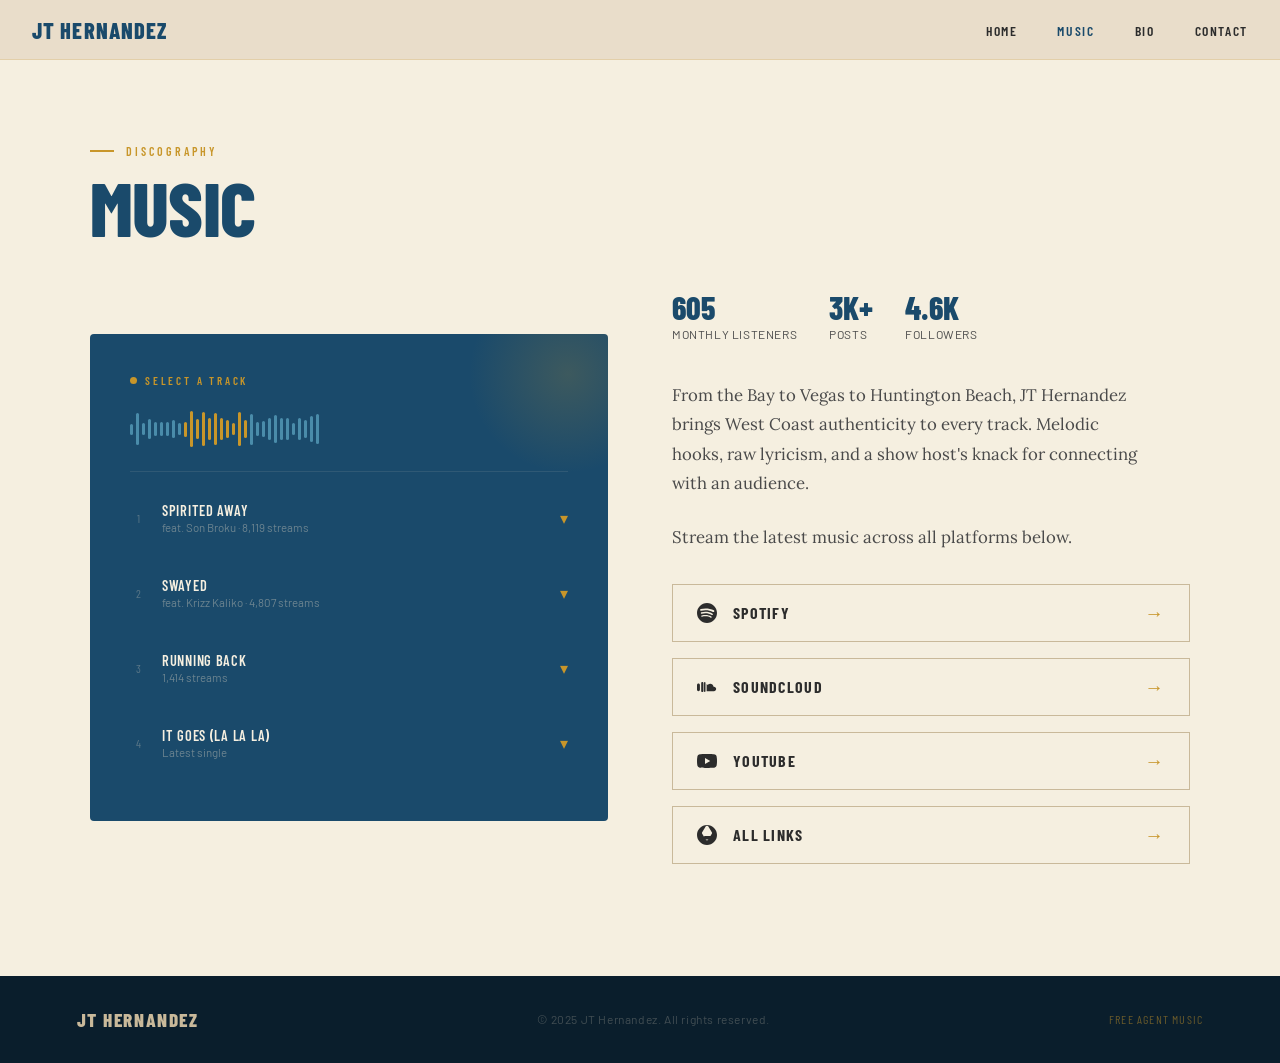
==== music.html @ 52db4412 "initial commit" ====
<!DOCTYPE html>
<html lang="en">
<head>
  <meta charset="UTF-8">
  <meta name="viewport" content="width=device-width, initial-scale=1.0">
  <title>Music | JT Hernandez</title>
  <link rel="stylesheet" href="styles.css">
</head>
<body>

  <!-- NAV -->
  <nav>
    <a href="index.html" class="nav-logo">JT Hernandez</a>
    <ul class="nav-links">
      <li><a href="index.html">Home</a></li>
      <li><a href="music.html">Music</a></li>
      <li><a href="bio.html">Bio</a></li>
      <li><a href="contact.html">Contact</a></li>
    </ul>
    <button class="nav-hamburger" id="nav-hamburger" aria-label="Open menu">
      <span></span>
      <span></span>
      <span></span>
    </button>
  </nav>

  <!-- MOBILE DRAWER -->
  <nav id="nav-drawer" class="nav-drawer">
    <a href="index.html">Home</a>
    <a href="music.html">Music</a>
    <a href="bio.html">Bio</a>
    <a href="contact.html">Contact</a>
  </nav>

  <!-- MUSIC -->
  <section id="music" style="padding-top: 9rem;">
    <div class="music-inner">
      <div class="section-label">Discography</div>
      <h2 class="section-title">Music</h2>

      <div class="music-grid">

        <!-- NOW PLAYING CARD -->
        <div class="now-playing-card fade-up" id="np-card">
          <div class="np-glow"></div>
          <div class="np-label">
            <div class="np-dot"></div>
            Select a Track
          </div>

          <div class="np-waveform" id="waveform"></div>

          <div class="np-track-list">

            <div class="np-track-item" onclick="toggleTrack(0)">
              <div class="np-track-num">1</div>
              <div class="np-track-info">
                <div class="np-track-name">Spirited Away</div>
                <div class="np-track-streams">feat. Son Broku · 8,119 streams</div>
              </div>
              <div class="np-track-chevron" id="chevron-0">▾</div>
            </div>
            <div class="np-track-dropdown" id="dropdown-0">
              <div class="np-dropdown-inner">
                <div class="np-dropdown-art" style="background-image: url('https://i.scdn.co/image/ab67616d0000b2730d73b5eb30adfb711153c89f')"></div>
                <div class="np-dropdown-links">
                  <a href="https://open.spotify.com/track/77y2tcBSRxBUILBFRr0wi3" target="_blank" class="np-platform-btn np-spotify">
                    <svg viewBox="0 0 24 24" fill="currentColor"><path d="M12 0C5.4 0 0 5.4 0 12s5.4 12 12 12 12-5.4 12-12S18.66 0 12 0zm5.521 17.34c-.24.359-.66.48-1.021.24-2.82-1.74-6.36-2.101-10.561-1.141-.418.122-.779-.179-.899-.539-.12-.421.18-.78.54-.9 4.56-1.021 8.52-.6 11.64 1.32.42.18.479.659.301 1.02zm1.44-3.3c-.301.42-.841.6-1.262.3-3.239-1.98-8.159-2.58-11.939-1.38-.479.12-1.02-.12-1.14-.6-.12-.48.12-1.021.6-1.141C9.6 9.9 15 10.561 18.72 12.84c.361.181.54.78.241 1.2zm.12-3.36C15.24 8.4 8.82 8.16 5.16 9.301c-.6.179-1.2-.181-1.38-.721-.18-.601.18-1.2.72-1.381 4.26-1.26 11.28-1.02 15.721 1.621.539.3.719 1.02.419 1.56-.299.421-1.02.599-1.559.3z"/></svg>
                    Spotify
                  </a>
                  <a href="https://music.apple.com/us/album/spirited-away-single/1877930363" target="_blank" class="np-platform-btn np-apple">
                    <svg viewBox="0 0 24 24" fill="currentColor"><path d="M18.71 19.5c-.83 1.24-1.71 2.45-3.05 2.47-1.34.03-1.77-.79-3.29-.79-1.53 0-2 .77-3.27.82-1.31.05-2.3-1.32-3.14-2.53C4.25 17 2.94 12.45 4.7 9.39c.87-1.52 2.43-2.48 4.12-2.51 1.28-.02 2.5.87 3.29.87.78 0 2.26-1.07 3.8-.91.65.03 2.47.26 3.64 1.98-.09.06-2.17 1.28-2.15 3.81.03 3.02 2.65 4.03 2.68 4.04-.03.07-.42 1.44-1.38 2.83M13 3.5c.73-.83 1.94-1.46 2.94-1.5.13 1.17-.34 2.35-1.04 3.19-.69.85-1.83 1.51-2.95 1.42-.15-1.15.41-2.35 1.05-3.11z"/></svg>
                    Apple Music
                  </a>
                </div>
              </div>
            </div>

            <div class="np-track-item" onclick="toggleTrack(1)">
              <div class="np-track-num">2</div>
              <div class="np-track-info">
                <div class="np-track-name">Swayed</div>
                <div class="np-track-streams">feat. Krizz Kaliko · 4,807 streams</div>
              </div>
              <div class="np-track-chevron" id="chevron-1">▾</div>
            </div>
            <div class="np-track-dropdown" id="dropdown-1">
              <div class="np-dropdown-inner">
                <div class="np-dropdown-art" style="background-image: url('https://i.scdn.co/image/ab67616d0000b273371d7b49568b6b54fafb0fe8')"></div>
                <div class="np-dropdown-links">
                  <a href="https://open.spotify.com/track/1MNQZSOsHnVyPD2VgggWwe" target="_blank" class="np-platform-btn np-spotify">
                    <svg viewBox="0 0 24 24" fill="currentColor"><path d="M12 0C5.4 0 0 5.4 0 12s5.4 12 12 12 12-5.4 12-12S18.66 0 12 0zm5.521 17.34c-.24.359-.66.48-1.021.24-2.82-1.74-6.36-2.101-10.561-1.141-.418.122-.779-.179-.899-.539-.12-.421.18-.78.54-.9 4.56-1.021 8.52-.6 11.64 1.32.42.18.479.659.301 1.02zm1.44-3.3c-.301.42-.841.6-1.262.3-3.239-1.98-8.159-2.58-11.939-1.38-.479.12-1.02-.12-1.14-.6-.12-.48.12-1.021.6-1.141C9.6 9.9 15 10.561 18.72 12.84c.361.181.54.78.241 1.2zm.12-3.36C15.24 8.4 8.82 8.16 5.16 9.301c-.6.179-1.2-.181-1.38-.721-.18-.601.18-1.2.72-1.381 4.26-1.26 11.28-1.02 15.721 1.621.539.3.719 1.02.419 1.56-.299.421-1.02.599-1.559.3z"/></svg>
                    Spotify
                  </a>
                  <a href="https://music.apple.com/us/album/swayed-single/5iVFCPPc8cKQu7cIML7Dbz" target="_blank" class="np-platform-btn np-apple">
                    <svg viewBox="0 0 24 24" fill="currentColor"><path d="M18.71 19.5c-.83 1.24-1.71 2.45-3.05 2.47-1.34.03-1.77-.79-3.29-.79-1.53 0-2 .77-3.27.82-1.31.05-2.3-1.32-3.14-2.53C4.25 17 2.94 12.45 4.7 9.39c.87-1.52 2.43-2.48 4.12-2.51 1.28-.02 2.5.87 3.29.87.78 0 2.26-1.07 3.8-.91.65.03 2.47.26 3.64 1.98-.09.06-2.17 1.28-2.15 3.81.03 3.02 2.65 4.03 2.68 4.04-.03.07-.42 1.44-1.38 2.83M13 3.5c.73-.83 1.94-1.46 2.94-1.5.13 1.17-.34 2.35-1.04 3.19-.69.85-1.83 1.51-2.95 1.42-.15-1.15.41-2.35 1.05-3.11z"/></svg>
                    Apple Music
                  </a>
                </div>
              </div>
            </div>

            <div class="np-track-item" onclick="toggleTrack(2)">
              <div class="np-track-num">3</div>
              <div class="np-track-info">
                <div class="np-track-name">Running Back</div>
                <div class="np-track-streams">1,414 streams</div>
              </div>
              <div class="np-track-chevron" id="chevron-2">▾</div>
            </div>
            <div class="np-track-dropdown" id="dropdown-2">
              <div class="np-dropdown-inner">
                <div class="np-dropdown-art" style="background-image: url('https://i.scdn.co/image/ab67616d0000b273aec2bb7561780cd85a92fc05')"></div>
                <div class="np-dropdown-links">
                  <a href="https://open.spotify.com/track/31xLt1dXHPpQajKpUgeahv" target="_blank" class="np-platform-btn np-spotify">
                    <svg viewBox="0 0 24 24" fill="currentColor"><path d="M12 0C5.4 0 0 5.4 0 12s5.4 12 12 12 12-5.4 12-12S18.66 0 12 0zm5.521 17.34c-.24.359-.66.48-1.021.24-2.82-1.74-6.36-2.101-10.561-1.141-.418.122-.779-.179-.899-.539-.12-.421.18-.78.54-.9 4.56-1.021 8.52-.6 11.64 1.32.42.18.479.659.301 1.02zm1.44-3.3c-.301.42-.841.6-1.262.3-3.239-1.98-8.159-2.58-11.939-1.38-.479.12-1.02-.12-1.14-.6-.12-.48.12-1.021.6-1.141C9.6 9.9 15 10.561 18.72 12.84c.361.181.54.78.241 1.2zm.12-3.36C15.24 8.4 8.82 8.16 5.16 9.301c-.6.179-1.2-.181-1.38-.721-.18-.601.18-1.2.72-1.381 4.26-1.26 11.28-1.02 15.721 1.621.539.3.719 1.02.419 1.56-.299.421-1.02.599-1.559.3z"/></svg>
                    Spotify
                  </a>
                  <a href="https://music.apple.com/us/album/running-back-single/1884726421" target="_blank" class="np-platform-btn np-apple">
                    <svg viewBox="0 0 24 24" fill="currentColor"><path d="M18.71 19.5c-.83 1.24-1.71 2.45-3.05 2.47-1.34.03-1.77-.79-3.29-.79-1.53 0-2 .77-3.27.82-1.31.05-2.3-1.32-3.14-2.53C4.25 17 2.94 12.45 4.7 9.39c.87-1.52 2.43-2.48 4.12-2.51 1.28-.02 2.5.87 3.29.87.78 0 2.26-1.07 3.8-.91.65.03 2.47.26 3.64 1.98-.09.06-2.17 1.28-2.15 3.81.03 3.02 2.65 4.03 2.68 4.04-.03.07-.42 1.44-1.38 2.83M13 3.5c.73-.83 1.94-1.46 2.94-1.5.13 1.17-.34 2.35-1.04 3.19-.69.85-1.83 1.51-2.95 1.42-.15-1.15.41-2.35 1.05-3.11z"/></svg>
                    Apple Music
                  </a>
                </div>
              </div>
            </div>

            <div class="np-track-item" onclick="toggleTrack(3)">
              <div class="np-track-num">4</div>
              <div class="np-track-info">
                <div class="np-track-name">It Goes (La La La)</div>
                <div class="np-track-streams">Latest single</div>
              </div>
              <div class="np-track-chevron" id="chevron-3">▾</div>
            </div>
            <div class="np-track-dropdown" id="dropdown-3">
              <div class="np-dropdown-inner">
                <div class="np-dropdown-art" style="background-image: url('https://i.scdn.co/image/ab67616d0000b273a694c1eed206a977d8048832')"></div>
                <div class="np-dropdown-links">
                  <a href="https://open.spotify.com/track/1Ihq1c488eKSBhUg3nhAKA" target="_blank" class="np-platform-btn np-spotify">
                    <svg viewBox="0 0 24 24" fill="currentColor"><path d="M12 0C5.4 0 0 5.4 0 12s5.4 12 12 12 12-5.4 12-12S18.66 0 12 0zm5.521 17.34c-.24.359-.66.48-1.021.24-2.82-1.74-6.36-2.101-10.561-1.141-.418.122-.779-.179-.899-.539-.12-.421.18-.78.54-.9 4.56-1.021 8.52-.6 11.64 1.32.42.18.479.659.301 1.02zm1.44-3.3c-.301.42-.841.6-1.262.3-3.239-1.98-8.159-2.58-11.939-1.38-.479.12-1.02-.12-1.14-.6-.12-.48.12-1.021.6-1.141C9.6 9.9 15 10.561 18.72 12.84c.361.181.54.78.241 1.2zm.12-3.36C15.24 8.4 8.82 8.16 5.16 9.301c-.6.179-1.2-.181-1.38-.721-.18-.601.18-1.2.72-1.381 4.26-1.26 11.28-1.02 15.721 1.621.539.3.719 1.02.419 1.56-.299.421-1.02.599-1.559.3z"/></svg>
                    Spotify
                  </a>
                  <a href="https://music.apple.com/us/album/it-goes-la-la-la-single/1850347351" target="_blank" class="np-platform-btn np-apple">
                    <svg viewBox="0 0 24 24" fill="currentColor"><path d="M18.71 19.5c-.83 1.24-1.71 2.45-3.05 2.47-1.34.03-1.77-.79-3.29-.79-1.53 0-2 .77-3.27.82-1.31.05-2.3-1.32-3.14-2.53C4.25 17 2.94 12.45 4.7 9.39c.87-1.52 2.43-2.48 4.12-2.51 1.28-.02 2.5.87 3.29.87.78 0 2.26-1.07 3.8-.91.65.03 2.47.26 3.64 1.98-.09.06-2.17 1.28-2.15 3.81.03 3.02 2.65 4.03 2.68 4.04-.03.07-.42 1.44-1.38 2.83M13 3.5c.73-.83 1.94-1.46 2.94-1.5.13 1.17-.34 2.35-1.04 3.19-.69.85-1.83 1.51-2.95 1.42-.15-1.15.41-2.35 1.05-3.11z"/></svg>
                    Apple Music
                  </a>
                </div>
              </div>
            </div>

          </div>
        </div>

        <!-- RIGHT SIDE -->
        <div class="music-copy fade-up">
          <div class="stats-row">
            <div class="stat">
              <div class="stat-num">605</div>
              <div class="stat-label">Monthly Listeners</div>
            </div>
            <div class="stat">
              <div class="stat-num">3K+</div>
              <div class="stat-label">Posts</div>
            </div>
            <div class="stat">
              <div class="stat-num">4.6K</div>
              <div class="stat-label">Followers</div>
            </div>
          </div>

          <p>
            From the Bay to Vegas to Huntington Beach, JT Hernandez brings West Coast authenticity to every track. Melodic hooks, raw lyricism, and a show host's knack for connecting with an audience.
          </p>
          <p>
            Stream the latest music across all platforms below.
          </p>

          <div class="streaming-links">
            <a href="https://open.spotify.com/artist/0To1xDaFSVdwyDIRyf9Tay?si=bg7S4xRXRKuNtzqCeu9rhw" class="stream-link" target="_blank">
              <svg class="stream-link-icon" viewBox="0 0 24 24" fill="currentColor">
                <path d="M12 0C5.4 0 0 5.4 0 12s5.4 12 12 12 12-5.4 12-12S18.66 0 12 0zm5.521 17.34c-.24.359-.66.48-1.021.24-2.82-1.74-6.36-2.101-10.561-1.141-.418.122-.779-.179-.899-.539-.12-.421.18-.78.54-.9 4.56-1.021 8.52-.6 11.64 1.32.42.18.479.659.301 1.02zm1.44-3.3c-.301.42-.841.6-1.262.3-3.239-1.98-8.159-2.58-11.939-1.38-.479.12-1.02-.12-1.14-.6-.12-.48.12-1.021.6-1.141C9.6 9.9 15 10.561 18.72 12.84c.361.181.54.78.241 1.2zm.12-3.36C15.24 8.4 8.82 8.16 5.16 9.301c-.6.179-1.2-.181-1.38-.721-.18-.601.18-1.2.72-1.381 4.26-1.26 11.28-1.02 15.721 1.621.539.3.719 1.02.419 1.56-.299.421-1.02.599-1.559.3z"/>
              </svg>
              <span class="stream-link-text">Spotify</span>
              <span class="stream-link-arrow">→</span>
            </a>
            <a href="https://soundcloud.com/jthernandezmusic" class="stream-link" target="_blank">
              <svg class="stream-link-icon" viewBox="0 0 24 24" fill="currentColor">
                <path d="M11.56 8.87V17h8.76c1.47-.01 2.68-1.22 2.68-2.69 0-1.47-1.21-2.68-2.68-2.68-.16 0-.31.02-.46.04C19.51 9.5 17.88 8 15.9 8c-.97 0-1.85.37-2.52.97-.28.25-.69.34-1.01.21-.24-.09-.44-.28-.55-.52C11.65 8.47 11.56 8.87 11.56 8.87zM0 15.24c0 .97.78 1.76 1.75 1.76S3.5 16.21 3.5 15.24V9.43C3.5 8.46 2.72 7.68 1.75 7.68S0 8.46 0 9.43v5.81zm5.03 1.41c0 .74.6 1.35 1.34 1.35s1.34-.6 1.34-1.35V7.4c0-.74-.6-1.34-1.34-1.34s-1.34.6-1.34 1.34v9.25zm3.38.46c0 .49.4.89.89.89s.89-.4.89-.89V6.78c0-.49-.4-.89-.89-.89s-.89.4-.89.89v10.33z"/>
              </svg>
              <span class="stream-link-text">SoundCloud</span>
              <span class="stream-link-arrow">→</span>
            </a>
            <a href="https://www.youtube.com/@JTHernandezMusic" class="stream-link" target="_blank">
              <svg class="stream-link-icon" viewBox="0 0 24 24" fill="currentColor">
                <path d="M23.495 6.205a3.007 3.007 0 0 0-2.088-2.088c-1.87-.501-9.396-.501-9.396-.501s-7.507-.01-9.396.501A3.007 3.007 0 0 0 .527 6.205a31.247 31.247 0 0 0-.522 5.805 31.247 31.247 0 0 0 .522 5.783 3.007 3.007 0 0 0 2.088 2.088c1.868.502 9.396.502 9.396.502s7.506 0 9.396-.502a3.007 3.007 0 0 0 2.088-2.088 31.247 31.247 0 0 0 .5-5.783 31.247 31.247 0 0 0-.5-5.805zM9.609 15.601V8.408l6.264 3.602z"/>
              </svg>
              <span class="stream-link-text">YouTube</span>
              <span class="stream-link-arrow">→</span>
            </a>
            <a href="https://linktr.ee/jthernandezmusic" class="stream-link" target="_blank">
              <svg class="stream-link-icon" viewBox="0 0 24 24" fill="currentColor">
                <path d="M7.953 15.066c-.08.163-.08.324 0 .486l.808 1.536c.08.16.244.244.405.244h6.507c.163 0 .325-.083.407-.244l.808-1.536c.08-.162.08-.323 0-.486l-.808-1.536c-.082-.162-.244-.244-.407-.244H9.166c-.161 0-.325.082-.405.244zM12 0C5.373 0 0 5.373 0 12s5.373 12 12 12 12-5.373 12-12S18.627 0 12 0zm5.934 10.274l-4.488 7.478c-.243.406-.69.654-1.165.654H11.72c-.476 0-.922-.248-1.165-.654L6.066 10.274c-.243-.405-.243-.908 0-1.313l4.489-7.478c.243-.406.689-.654 1.165-.654h.561c.476 0 .922.248 1.165.654l4.488 7.478c.243.405.243.908 0 1.313z"/>
              </svg>
              <span class="stream-link-text">All Links</span>
              <span class="stream-link-arrow">→</span>
            </a>
          </div>
        </div>

      </div>
    </div>
  </section>

  <!-- FOOTER -->
  <footer>
    <div class="footer-logo">JT Hernandez</div>
    <div class="footer-copy">© 2025 JT Hernandez. All rights reserved.</div>
    <div class="footer-fam">Free Agent Music</div>
  </footer>

  <script src="main.js"></script>
</body>
</html>
---- styles.css ----
@import url('https://fonts.googleapis.com/css2?family=Barlow+Condensed:wght@400;600;700;800;900&family=Lora:ital,wght@0,400;0,500;1,400&family=Barlow:wght@300;400;500&display=swap');

:root {
  --sand: #E8DCC8;
  --sand-light: #F5EFE0;
  --sand-dark: #C9B99A;
  --ocean: #2A6B8A;
  --ocean-dark: #1A4A6B;
  --ocean-light: #4A8CAA;
  --gold: #C8962A;
  --gold-light: #E8B84B;
  --charcoal: #2C2C2C;
  --charcoal-light: #4A4A4A;
  --white: #FDFAF5;
}

* { margin: 0; padding: 0; box-sizing: border-box; }

html { scroll-behavior: smooth; }

body {
  font-family: 'Barlow', sans-serif;
  background: var(--white);
  color: var(--charcoal);
  overflow-x: hidden;
}

/* ================================
   NAV
================================ */
nav {
  position: fixed;
  top: 0; left: 0; right: 0;
  z-index: 100;
  background: rgba(232, 220, 200, 0.92);
  backdrop-filter: blur(12px);
  border-bottom: 1px solid rgba(200, 150, 42, 0.2);
  padding: 0 2rem;
  height: 60px;
  display: flex;
  align-items: center;
  justify-content: space-between;
}

.nav-logo {
  font-family: 'Barlow Condensed', sans-serif;
  font-weight: 800;
  font-size: 1.4rem;
  letter-spacing: 0.05em;
  color: var(--ocean-dark);
  text-transform: uppercase;
  text-decoration: none;
}

.nav-links {
  display: flex;
  gap: 2.5rem;
  list-style: none;
}

.nav-links a {
  font-family: 'Barlow Condensed', sans-serif;
  font-weight: 600;
  font-size: 0.85rem;
  letter-spacing: 0.12em;
  text-transform: uppercase;
  text-decoration: none;
  color: var(--charcoal);
  transition: color 0.2s;
  position: relative;
}

.nav-links a::after {
  content: '';
  position: absolute;
  bottom: -3px; left: 0; right: 100%;
  height: 2px;
  background: var(--gold);
  transition: right 0.25s ease;
}

.nav-links a:hover { color: var(--ocean-dark); }
.nav-links a:hover::after { right: 0; }

/* ================================
   HERO
================================ */
#home {
  min-height: 100vh;
  background: var(--ocean-dark);
  position: relative;
  display: flex;
  align-items: flex-end;
  overflow: hidden;
}

.hero-bg {
  position: absolute;
  inset: 0;
  background:
    radial-gradient(ellipse at 70% 40%, rgba(42, 107, 138, 0.6) 0%, transparent 60%),
    radial-gradient(ellipse at 20% 80%, rgba(200, 150, 42, 0.15) 0%, transparent 50%),
    linear-gradient(160deg, #0D2E40 0%, #1A4A6B 40%, #2A6B8A 100%);
}

.hero-texture {
  position: absolute;
  inset: 0;
  background-image: url("data:image/svg+xml,%3Csvg width='60' height='60' viewBox='0 0 60 60' xmlns='http://www.w3.org/2000/svg'%3E%3Cg fill='none' fill-rule='evenodd'%3E%3Cg fill='%23ffffff' fill-opacity='0.02'%3E%3Cpath d='M36 34v-4h-2v4h-4v2h4v4h2v-4h4v-2h-4zm0-30V0h-2v4h-4v2h4v4h2V6h4V4h-4zM6 34v-4H4v4H0v2h4v4h2v-4h4v-2H6zM6 4V0H4v4H0v2h4v4h2V6h4V4H6z'/%3E%3C/g%3E%3C/g%3E%3C/svg%3E");
}

.hero-waves {
  position: absolute;
  bottom: 0; left: 0; right: 0;
  height: 120px;
}

.hero-content {
  position: relative;
  z-index: 2;
  padding: 0 6vw 8vh;
  max-width: 900px;
}

.hero-tag {
  font-family: 'Barlow Condensed', sans-serif;
  font-weight: 600;
  font-size: 0.8rem;
  letter-spacing: 0.25em;
  text-transform: uppercase;
  color: var(--gold-light);
  margin-bottom: 1.2rem;
  display: flex;
  align-items: center;
  gap: 0.75rem;
}

.hero-tag::before {
  content: '';
  display: inline-block;
  width: 30px;
  height: 2px;
  background: var(--gold-light);
}

.hero-name {
  font-family: 'Barlow Condensed', sans-serif;
  font-weight: 900;
  font-size: clamp(5rem, 14vw, 11rem);
  line-height: 0.88;
  text-transform: uppercase;
  color: var(--sand-light);
  letter-spacing: -0.01em;
  margin-bottom: 1.5rem;
}

.hero-name span {
  display: block;
  color: var(--gold-light);
  font-size: clamp(4rem, 11vw, 8.5rem);
}

.hero-roles {
  font-family: 'Barlow Condensed', sans-serif;
  font-weight: 400;
  font-size: clamp(1rem, 2.5vw, 1.4rem);
  letter-spacing: 0.15em;
  text-transform: uppercase;
  color: rgba(232, 220, 200, 0.65);
  margin-bottom: 2.5rem;
}

.hero-roles span {
  color: var(--gold);
  margin: 0 0.6rem;
  font-size: 0.7em;
}

.hero-cta {
  display: flex;
  gap: 1rem;
  flex-wrap: wrap;
}

.btn-primary {
  font-family: 'Barlow Condensed', sans-serif;
  font-weight: 700;
  font-size: 0.9rem;
  letter-spacing: 0.12em;
  text-transform: uppercase;
  text-decoration: none;
  background: var(--gold);
  color: var(--charcoal);
  padding: 0.85rem 2.2rem;
  border: none;
  cursor: pointer;
  transition: background 0.2s, transform 0.15s;
}

.btn-primary:hover { background: var(--gold-light); transform: translateY(-2px); }

.btn-outline {
  font-family: 'Barlow Condensed', sans-serif;
  font-weight: 700;
  font-size: 0.9rem;
  letter-spacing: 0.12em;
  text-transform: uppercase;
  text-decoration: none;
  background: transparent;
  color: var(--sand-light);
  padding: 0.85rem 2.2rem;
  border: 1.5px solid rgba(232, 220, 200, 0.4);
  cursor: pointer;
  transition: border-color 0.2s, color 0.2s, transform 0.15s;
}

.btn-outline:hover {
  border-color: var(--sand-light);
  color: var(--white);
  transform: translateY(-2px);
}

.scroll-cue {
  position: absolute;
  bottom: 2rem;
  right: 6vw;
  display: flex;
  flex-direction: column;
  align-items: center;
  gap: 0.5rem;
  color: rgba(232, 220, 200, 0.4);
  font-family: 'Barlow Condensed', sans-serif;
  font-size: 0.7rem;
  letter-spacing: 0.2em;
  text-transform: uppercase;
}

.scroll-line {
  width: 1px;
  height: 50px;
  background: linear-gradient(to bottom, rgba(200, 150, 42, 0.6), transparent);
  animation: scrollPulse 2s ease-in-out infinite;
}

@keyframes scrollPulse {
  0%, 100% { opacity: 0.4; transform: scaleY(1); }
  50% { opacity: 1; transform: scaleY(1.1); }
}

/* ================================
   SHARED SECTION STYLES
================================ */
section { padding: 7rem 6vw; }

.section-label {
  font-family: 'Barlow Condensed', sans-serif;
  font-weight: 600;
  font-size: 0.75rem;
  letter-spacing: 0.25em;
  text-transform: uppercase;
  color: var(--gold);
  margin-bottom: 0.75rem;
  display: flex;
  align-items: center;
  gap: 0.75rem;
}

.section-label::before {
  content: '';
  display: inline-block;
  width: 24px;
  height: 2px;
  background: var(--gold);
}

.section-title {
  font-family: 'Barlow Condensed', sans-serif;
  font-weight: 800;
  font-size: clamp(2.8rem, 6vw, 5rem);
  line-height: 0.95;
  text-transform: uppercase;
  color: var(--ocean-dark);
  letter-spacing: -0.01em;
  margin-bottom: 3rem;
}

/* ================================
   MUSIC
================================ */
#music { background: var(--sand-light); }

.music-inner {
  max-width: 1100px;
  margin: 0 auto;
}

.music-grid {
  display: grid;
  grid-template-columns: 1fr 1fr;
  gap: 4rem;
  align-items: center;
}

.now-playing-card {
  background: var(--ocean-dark);
  border-radius: 4px;
  padding: 2.5rem;
  position: relative;
  overflow: hidden;
}

.np-glow {
  position: absolute;
  top: -60px; right: -60px;
  width: 200px; height: 200px;
  border-radius: 50%;
  background: radial-gradient(circle, rgba(200, 150, 42, 0.2) 0%, transparent 70%);
  pointer-events: none;
}

.np-label {
  font-family: 'Barlow Condensed', sans-serif;
  font-weight: 600;
  font-size: 0.7rem;
  letter-spacing: 0.25em;
  text-transform: uppercase;
  color: var(--gold);
  margin-bottom: 1.5rem;
  display: flex;
  align-items: center;
  gap: 0.5rem;
}

.np-dot {
  width: 7px; height: 7px;
  border-radius: 50%;
  background: var(--gold);
  animation: blink 1.4s ease-in-out infinite;
}

@keyframes blink {
  0%, 100% { opacity: 1; }
  50% { opacity: 0.3; }
}

.np-artwork {
  width: 120px; height: 120px;
  background: linear-gradient(135deg, var(--ocean) 0%, var(--gold) 100%);
  border-radius: 2px;
  margin-bottom: 1.5rem;
  display: flex;
  align-items: center;
  justify-content: center;
  position: relative;
  overflow: hidden;
}

.np-artwork-inner {
  width: 40px; height: 40px;
  border-radius: 50%;
  background: var(--ocean-dark);
  border: 3px solid rgba(232, 220, 200, 0.3);
}

.np-artwork::after {
  content: '';
  position: absolute;
  inset: 0;
  background: linear-gradient(135deg, transparent 40%, rgba(232, 220, 200, 0.1));
}

.np-track {
  font-family: 'Barlow Condensed', sans-serif;
  font-weight: 700;
  font-size: 1.6rem;
  letter-spacing: 0.02em;
  color: var(--sand-light);
  margin-bottom: 0.25rem;
  text-transform: uppercase;
}

.np-artist {
  font-family: 'Barlow', sans-serif;
  font-weight: 300;
  font-size: 0.85rem;
  color: var(--sand-dark);
  letter-spacing: 0.08em;
  margin-bottom: 1.5rem;
}

.np-waveform {
  display: flex;
  align-items: center;
  gap: 3px;
  height: 36px;
  margin-bottom: 1.5rem;
}

.wf-bar {
  width: 3px;
  border-radius: 2px;
  background: var(--ocean-light);
  animation: wave 1.2s ease-in-out infinite;
}

.wf-bar.active { background: var(--gold); }

@keyframes wave {
  0%, 100% { transform: scaleY(0.4); }
  50% { transform: scaleY(1); }
}

.np-controls {
  display: flex;
  align-items: center;
  gap: 1.5rem;
}

.np-play {
  width: 44px; height: 44px;
  border-radius: 50%;
  background: var(--gold);
  border: none;
  cursor: pointer;
  display: flex;
  align-items: center;
  justify-content: center;
  transition: background 0.2s, transform 0.15s;
}

.np-play:hover { background: var(--gold-light); transform: scale(1.05); }
.np-play svg { width: 18px; height: 18px; fill: var(--charcoal); margin-left: 2px; }

.np-prev, .np-next {
  background: none;
  border: none;
  cursor: pointer;
  color: rgba(232, 220, 200, 0.5);
  transition: color 0.2s;
  padding: 4px;
}

.np-prev:hover, .np-next:hover { color: var(--sand-light); }
.np-prev svg, .np-next svg { width: 20px; height: 20px; fill: currentColor; }

.np-track-list {
  margin-top: 1.5rem;
  border-top: 1px solid rgba(232, 220, 200, 0.1);
  padding-top: 1.25rem;
  display: flex;
  flex-direction: column;
  gap: 0.75rem;
}

.np-track-item {
  display: flex;
  align-items: center;
  gap: 1rem;
  cursor: pointer;
  padding: 0.4rem 0;
  transition: opacity 0.2s;
}

.np-track-item:hover { opacity: 0.7; }

.np-track-num {
  font-family: 'Barlow Condensed', sans-serif;
  font-size: 0.75rem;
  color: rgba(232, 220, 200, 0.3);
  width: 16px;
  text-align: center;
}

.np-track-info { flex: 1; }

.np-track-name {
  font-family: 'Barlow Condensed', sans-serif;
  font-weight: 600;
  font-size: 0.9rem;
  color: var(--sand-light);
  text-transform: uppercase;
  letter-spacing: 0.05em;
}

.np-track-streams {
  font-size: 0.72rem;
  color: rgba(232, 220, 200, 0.4);
  margin-top: 1px;
}

.np-track-active .np-track-name { color: var(--gold); }

.streaming-links {
  display: flex;
  flex-direction: column;
  gap: 1rem;
  margin-top: 2rem;
}

.stream-link {
  display: flex;
  align-items: center;
  gap: 1rem;
  padding: 1rem 1.5rem;
  text-decoration: none;
  border: 1.5px solid var(--sand-dark);
  color: var(--charcoal);
  font-family: 'Barlow Condensed', sans-serif;
  font-weight: 700;
  font-size: 1rem;
  letter-spacing: 0.08em;
  text-transform: uppercase;
  transition: all 0.2s;
  position: relative;
  overflow: hidden;
}

.stream-link::before {
  content: '';
  position: absolute;
  inset: 0;
  background: var(--ocean-dark);
  transform: translateX(-100%);
  transition: transform 0.25s ease;
  z-index: 0;
}

.stream-link:hover::before { transform: translateX(0); }
.stream-link:hover { color: var(--sand-light); border-color: var(--ocean-dark); }

.stream-link-icon, .stream-link-text, .stream-link-arrow { position: relative; z-index: 1; }
.stream-link-icon { width: 20px; height: 20px; flex-shrink: 0; }
.stream-link-text { flex: 1; }
.stream-link-arrow { color: var(--gold); font-size: 1.2rem; }

.music-copy p {
  font-family: 'Lora', serif;
  font-size: 1.05rem;
  line-height: 1.75;
  color: var(--charcoal-light);
  max-width: 480px;
  margin-bottom: 1.5rem;
}

.stats-row {
  display: flex;
  gap: 2rem;
  margin-bottom: 2.5rem;
}

.stat { display: flex; flex-direction: column; gap: 0.25rem; }

.stat-num {
  font-family: 'Barlow Condensed', sans-serif;
  font-weight: 800;
  font-size: 2rem;
  color: var(--ocean-dark);
  line-height: 1;
}

.stat-label {
  font-family: 'Barlow', sans-serif;
  font-size: 0.75rem;
  color: var(--charcoal-light);
  letter-spacing: 0.05em;
  text-transform: uppercase;
}

/* ================================
   BIO
================================ */
#bio { background: var(--white); }

.bio-inner {
  max-width: 1100px;
  margin: 0 auto;
}

.bio-grid {
  display: grid;
  grid-template-columns: 420px 1fr;
  gap: 5rem;
  align-items: start;
}

.bio-visual { position: relative; }

.bio-img-frame {
  width: 100%;
  aspect-ratio: 3/4;
  background: linear-gradient(160deg, var(--ocean-dark) 0%, var(--ocean) 50%, var(--ocean-light) 100%);
  position: relative;
  overflow: hidden;
}

.bio-img-overlay {
  position: absolute;
  inset: 0;
  background: linear-gradient(to bottom, transparent 50%, rgba(26, 74, 107, 0.8));
}

.bio-img-name {
  position: absolute;
  bottom: 2rem;
  left: 2rem;
  font-family: 'Barlow Condensed', sans-serif;
  font-weight: 900;
  font-size: 3.5rem;
  line-height: 0.9;
  text-transform: uppercase;
  color: var(--sand-light);
}

.bio-img-name span {
  display: block;
  color: var(--gold-light);
  font-size: 2.5rem;
}

.bio-accent {
  position: absolute;
  top: -20px; right: -20px;
  width: 80px; height: 80px;
  background: var(--gold);
  z-index: -1;
}

.bio-accent-2 {
  position: absolute;
  bottom: -15px; left: -15px;
  width: 60px; height: 60px;
  background: var(--ocean-light);
  z-index: -1;
}

.bio-text blockquote {
  font-family: 'Lora', serif;
  font-style: italic;
  font-size: 1.5rem;
  line-height: 1.5;
  color: var(--ocean-dark);
  border-left: 3px solid var(--gold);
  padding-left: 1.5rem;
  margin-bottom: 2rem;
}

.bio-text p {
  font-family: 'Barlow', sans-serif;
  font-size: 1.0rem;
  line-height: 1.8;
  color: var(--charcoal-light);
  margin-bottom: 1.25rem;
}

.bio-tags {
  display: flex;
  flex-wrap: wrap;
  gap: 0.5rem;
  margin-top: 2rem;
}

.bio-tag {
  font-family: 'Barlow Condensed', sans-serif;
  font-weight: 600;
  font-size: 0.75rem;
  letter-spacing: 0.12em;
  text-transform: uppercase;
  padding: 0.4rem 1rem;
  background: var(--sand);
  color: var(--ocean-dark);
  border: 1px solid var(--sand-dark);
}

/* ================================
   CONTACT
================================ */
#contact {
  background: var(--ocean-dark);
  position: relative;
  overflow: hidden;
}

#contact::before {
  content: 'JT';
  position: absolute;
  right: -2vw;
  top: 50%;
  transform: translateY(-50%);
  font-family: 'Barlow Condensed', sans-serif;
  font-weight: 900;
  font-size: 30vw;
  line-height: 1;
  color: rgba(255,255,255,0.03);
  pointer-events: none;
  text-transform: uppercase;
  letter-spacing: -0.05em;
}

.contact-inner {
  max-width: 800px;
  margin: 0 auto;
  position: relative;
  z-index: 1;
}

#contact .section-label { color: var(--gold-light); }
#contact .section-label::before { background: var(--gold-light); }
#contact .section-title { color: var(--sand-light); }

.contact-grid {
  display: grid;
  grid-template-columns: 1fr 1fr;
  gap: 3rem;
}

.contact-form { display: flex; flex-direction: column; gap: 1rem; }

.form-field { display: flex; flex-direction: column; gap: 0.4rem; }

.form-field label {
  font-family: 'Barlow Condensed', sans-serif;
  font-weight: 600;
  font-size: 0.72rem;
  letter-spacing: 0.18em;
  text-transform: uppercase;
  color: var(--sand-dark);
}

.form-field input,
.form-field textarea {
  background: rgba(255,255,255,0.06);
  border: 1px solid rgba(232, 220, 200, 0.2);
  color: var(--sand-light);
  font-family: 'Barlow', sans-serif;
  font-size: 0.95rem;
  padding: 0.75rem 1rem;
  outline: none;
  transition: border-color 0.2s;
  resize: none;
}

.form-field input::placeholder,
.form-field textarea::placeholder { color: rgba(232, 220, 200, 0.25); }

.form-field input:focus,
.form-field textarea:focus { border-color: var(--gold); }

.form-submit {
  font-family: 'Barlow Condensed', sans-serif;
  font-weight: 700;
  font-size: 0.9rem;
  letter-spacing: 0.12em;
  text-transform: uppercase;
  background: var(--gold);
  color: var(--charcoal);
  border: none;
  padding: 0.9rem 2rem;
  cursor: pointer;
  transition: background 0.2s, transform 0.15s;
  align-self: flex-start;
  margin-top: 0.5rem;
}

.form-submit:hover { background: var(--gold-light); transform: translateY(-2px); }

.contact-info { display: flex; flex-direction: column; gap: 2rem; }

.contact-info-title {
  font-family: 'Barlow Condensed', sans-serif;
  font-weight: 700;
  font-size: 1.1rem;
  letter-spacing: 0.08em;
  text-transform: uppercase;
  color: var(--sand-light);
  margin-bottom: 0.5rem;
}

.contact-info p {
  font-family: 'Barlow', sans-serif;
  font-size: 0.9rem;
  color: rgba(232, 220, 200, 0.6);
  line-height: 1.6;
}

.contact-socials { display: flex; flex-direction: column; gap: 0.5rem; }

.social-link {
  display: flex;
  align-items: center;
  gap: 0.75rem;
  text-decoration: none;
  color: rgba(232, 220, 200, 0.6);
  font-family: 'Barlow Condensed', sans-serif;
  font-weight: 600;
  font-size: 0.9rem;
  letter-spacing: 0.08em;
  text-transform: uppercase;
  transition: color 0.2s;
  padding: 0.4rem 0;
}

.social-link:hover { color: var(--gold-light); }
.social-link svg { width: 16px; height: 16px; fill: currentColor; flex-shrink: 0; }

/* ================================
   FOOTER
================================ */
footer {
  background: #0A1E2C;
  padding: 2rem 6vw;
  display: flex;
  align-items: center;
  justify-content: space-between;
}

.footer-logo {
  font-family: 'Barlow Condensed', sans-serif;
  font-weight: 800;
  font-size: 1.2rem;
  letter-spacing: 0.08em;
  color: var(--sand-dark);
  text-transform: uppercase;
}

.footer-copy {
  font-family: 'Barlow', sans-serif;
  font-size: 0.75rem;
  color: rgba(232, 220, 200, 0.25);
  letter-spacing: 0.05em;
}

.footer-fam {
  font-family: 'Barlow Condensed', sans-serif;
  font-size: 0.75rem;
  letter-spacing: 0.1em;
  color: rgba(200, 150, 42, 0.5);
  text-transform: uppercase;
}

/* ================================
   ANIMATIONS
================================ */
.fade-up {
  opacity: 0;
  transform: translateY(30px);
  transition: opacity 0.7s ease, transform 0.7s ease;
}

.fade-up.visible {
  opacity: 1;
  transform: translateY(0);
}

/* ================================
   HAMBURGER BUTTON
================================ */
.nav-hamburger {
  display: none;
  flex-direction: column;
  justify-content: center;
  gap: 5px;
  background: none;
  border: none;
  cursor: pointer;
  padding: 6px;
  z-index: 200;
}

.nav-hamburger span {
  display: block;
  width: 24px;
  height: 2px;
  background: var(--ocean-dark);
  border-radius: 2px;
  transition: transform 0.25s ease, opacity 0.2s ease;
  transform-origin: center;
}

.nav-hamburger.open span:nth-child(1) { transform: translateY(7px) rotate(45deg); }
.nav-hamburger.open span:nth-child(2) { opacity: 0; }
.nav-hamburger.open span:nth-child(3) { transform: translateY(-7px) rotate(-45deg); }

/* Mobile nav drawer */
.nav-drawer {
  display: none;
  position: fixed;
  top: 60px; left: 0; right: 0;
  background: transparent;
  z-index: 99;
  padding: 0.75rem 1.25rem 1rem;
  flex-direction: column;
  gap: 2px;
  transform: translateY(-10px);
  opacity: 0;
  transition: transform 0.25s ease, opacity 0.25s ease;
}

.nav-drawer.open {
  transform: translateY(0);
  opacity: 1;
}

.nav-drawer a {
  font-family: 'Barlow Condensed', sans-serif;
  font-weight: 700;
  font-size: 1.4rem;
  letter-spacing: 0.12em;
  text-transform: uppercase;
  text-decoration: none;
  color: var(--ocean-dark);
  padding: 0.9rem 1.25rem;
  border-bottom: 1px solid rgba(200, 150, 42, 0.2);
  background: var(--sand-light);
  transition: background 0.2s, color 0.2s;
  border-radius: 0;
}

.nav-drawer a:first-child { border-radius: 6px 6px 0 0; }
.nav-drawer a:last-child { border-bottom: none; border-radius: 0 0 6px 6px; }
.nav-drawer a:hover { background: var(--sand); color: var(--ocean-dark); }

/* ================================
   RESPONSIVE
================================ */
@media (max-width: 900px) {
  .music-grid { grid-template-columns: 1fr; gap: 3rem; }
  .bio-grid { grid-template-columns: 1fr; gap: 3rem; }
  .bio-img-frame { aspect-ratio: 4/3; }
  .contact-grid { grid-template-columns: 1fr; gap: 2rem; }
  .nav-links { gap: 1.5rem; }
}

@media (max-width: 600px) {
  .hero-name { font-size: clamp(3.5rem, 16vw, 5rem); }
  section { padding: 5rem 5vw; }
  .stats-row { gap: 1.5rem; }
  .nav-links { display: none; }
  .nav-hamburger { display: flex; }
  .nav-drawer { display: flex; }
}

/* ================================
   SPOTIFY EMBED SECTION
================================ */
.spotify-section {
  margin-top: 5rem;
  padding-top: 4rem;
  border-top: 1px solid var(--sand-dark);
}

.spotify-section-title {
  font-family: 'Barlow Condensed', sans-serif;
  font-weight: 800;
  font-size: clamp(1.8rem, 4vw, 2.8rem);
  text-transform: uppercase;
  color: var(--ocean-dark);
  letter-spacing: -0.01em;
  margin-bottom: 2.5rem;
}

.spotify-grid {
  display: grid;
  grid-template-columns: repeat(2, 1fr);
  gap: 1.5rem;
}

.spotify-track {
  display: flex;
  flex-direction: column;
  gap: 0.6rem;
}

.spotify-track-label {
  font-family: 'Barlow Condensed', sans-serif;
  font-weight: 700;
  font-size: 0.9rem;
  letter-spacing: 0.1em;
  text-transform: uppercase;
  color: var(--charcoal);
}

.spotify-track-label span {
  font-weight: 400;
  color: var(--charcoal-light);
  font-size: 0.8rem;
}

@media (max-width: 600px) {
  .spotify-grid { grid-template-columns: 1fr; }
}

/* ================================
   TRACK DROPDOWN PICKER
================================ */
.np-track-item {
  cursor: pointer;
  padding: 0.6rem 0;
  display: flex;
  align-items: center;
  gap: 1rem;
  transition: opacity 0.2s;
  user-select: none;
}

.np-track-item:hover { opacity: 0.75; }

.np-track-chevron {
  font-size: 1rem;
  color: var(--gold);
  transition: transform 0.25s ease;
  margin-left: auto;
  flex-shrink: 0;
}

.np-track-chevron.open { transform: rotate(180deg); }

.np-track-dropdown {
  max-height: 0;
  overflow: hidden;
  transition: max-height 0.35s ease, opacity 0.25s ease;
  opacity: 0;
}

.np-track-dropdown.open {
  max-height: 160px;
  opacity: 1;
}

.np-dropdown-inner {
  display: flex;
  align-items: center;
  gap: 1.25rem;
  padding: 0.75rem 0 1rem 1.5rem;
  border-left: 2px solid var(--gold);
  margin-left: 1.5rem;
  margin-bottom: 0.5rem;
}

.np-dropdown-art {
  width: 64px;
  height: 64px;
  border-radius: 4px;
  background-size: cover;
  background-position: center;
  background-color: var(--ocean);
  flex-shrink: 0;
}

.np-dropdown-links {
  display: flex;
  flex-direction: column;
  gap: 0.5rem;
  flex: 1;
}

.np-platform-btn {
  display: flex;
  align-items: center;
  gap: 0.6rem;
  text-decoration: none;
  font-family: 'Barlow Condensed', sans-serif;
  font-weight: 700;
  font-size: 0.8rem;
  letter-spacing: 0.1em;
  text-transform: uppercase;
  padding: 0.45rem 1rem;
  border-radius: 3px;
  transition: opacity 0.2s, transform 0.15s;
}

.np-platform-btn:hover { opacity: 0.85; transform: translateX(3px); }

.np-platform-btn svg {
  width: 14px;
  height: 14px;
  flex-shrink: 0;
}

.np-spotify {
  background: #1DB954;
  color: #000;
}

.np-apple {
  background: var(--sand-light);
  color: var(--charcoal);
}
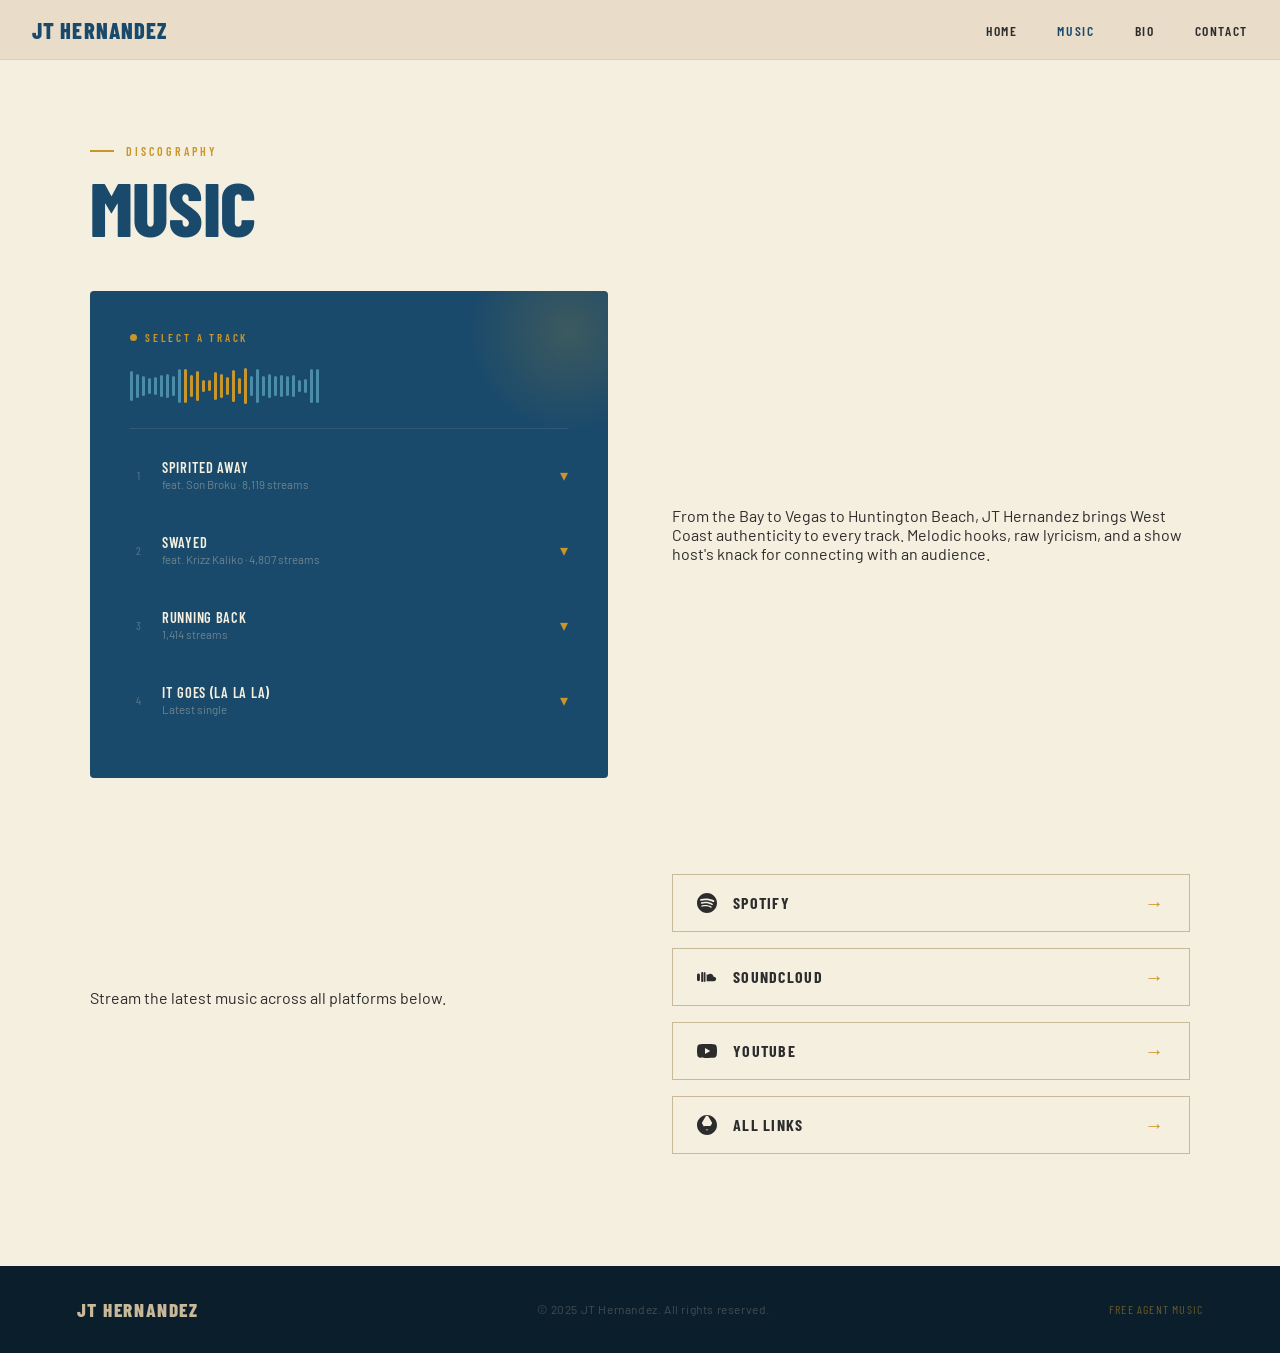
==== commit 5fede553: "removed scroll and decluddered footer" ====
--- a/music.html
+++ b/music.html
@@ -151,7 +151,7 @@
           </div>
         </div>
 
-        <!-- RIGHT SIDE -->
+        <!-- 
         <div class="music-copy fade-up">
           <div class="stats-row">
             <div class="stat">
@@ -166,7 +166,7 @@
               <div class="stat-num">4.6K</div>
               <div class="stat-label">Followers</div>
             </div>
-          </div>
+          </div> -->
 
           <p>
             From the Bay to Vegas to Huntington Beach, JT Hernandez brings West Coast authenticity to every track. Melodic hooks, raw lyricism, and a show host's knack for connecting with an audience.
--- a/styles.css
+++ b/styles.css
@@ -811,6 +811,8 @@
   display: flex;
   align-items: center;
   justify-content: space-between;
+  flex-wrap: wrap;
+  gap: 0.75rem 1.5rem;
 }
 
 .footer-logo {
@@ -937,6 +939,14 @@
   .nav-links { display: none; }
   .nav-hamburger { display: flex; }
   .nav-drawer { display: flex; }
+
+  footer {
+    flex-direction: column;
+    align-items: center;
+    text-align: center;
+    gap: 0.6rem;
+    padding: 2rem 8vw;
+  }
 }
 
 /* ================================
